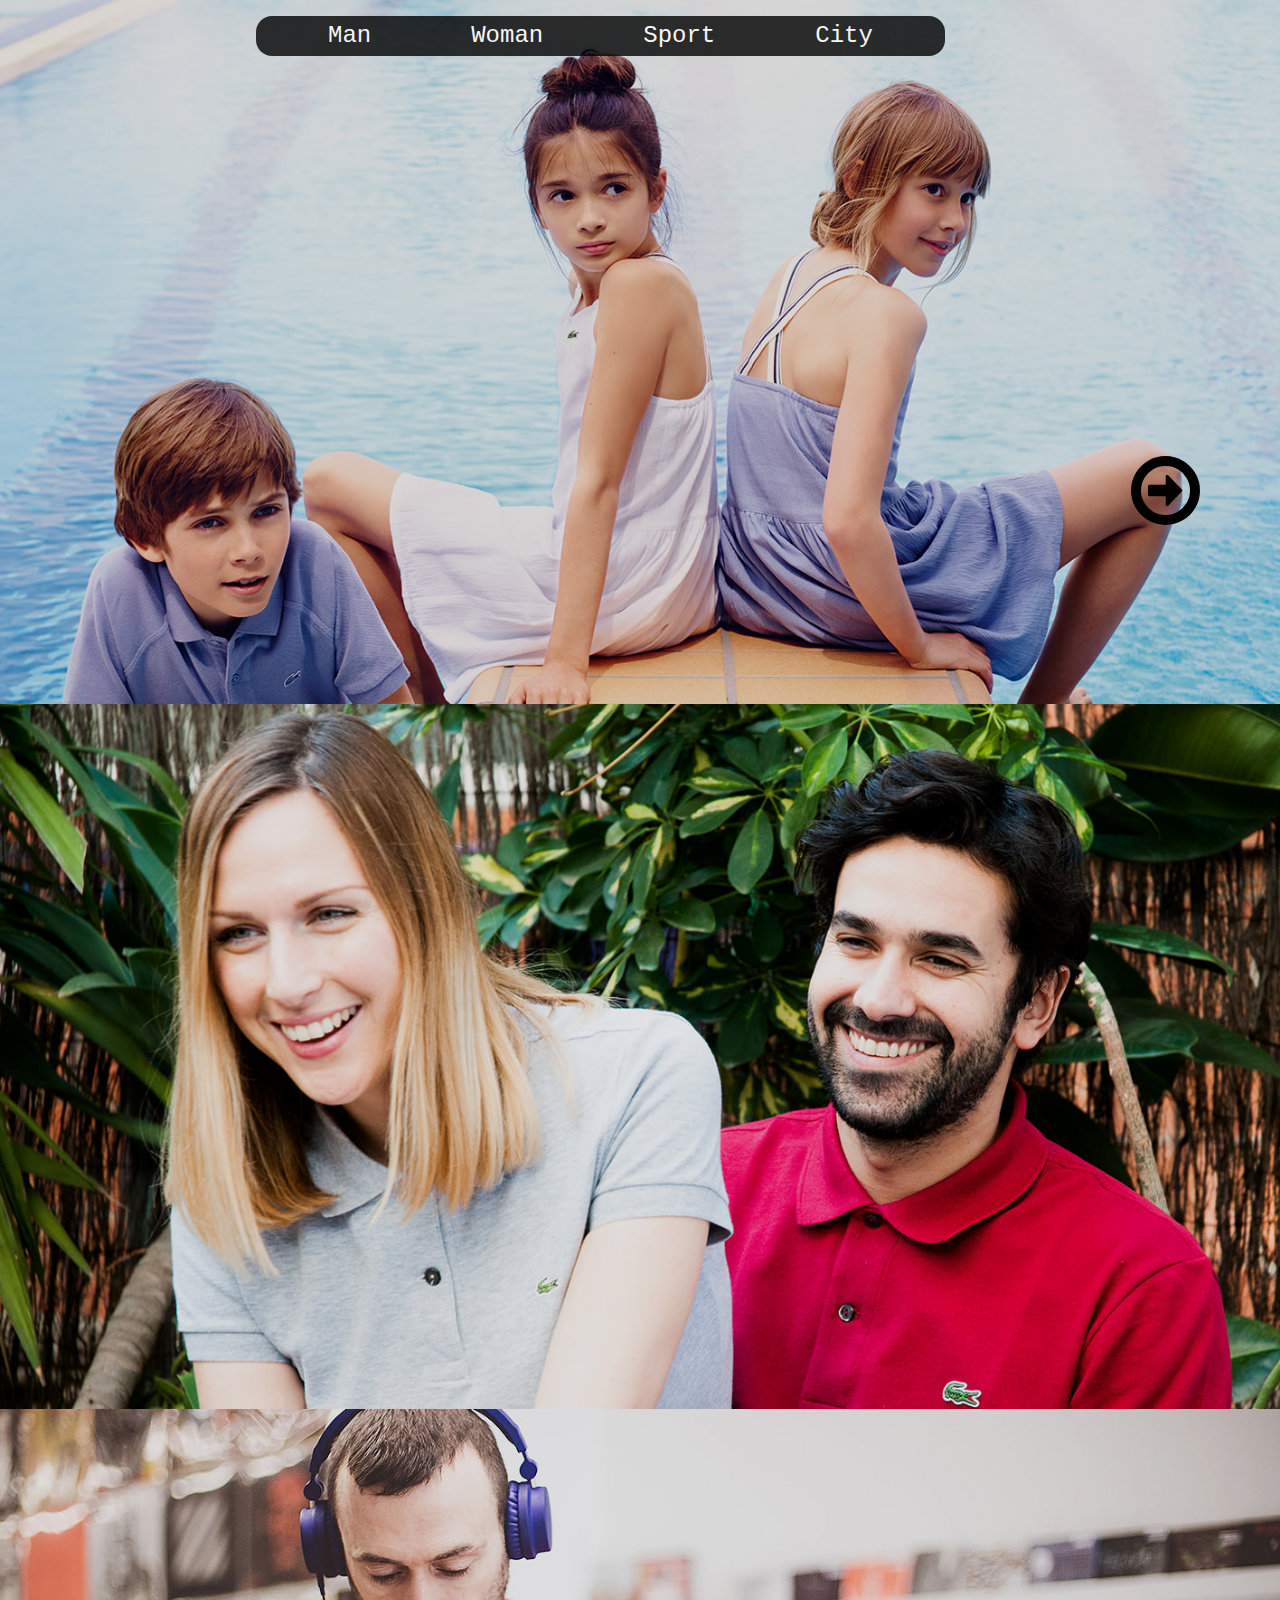
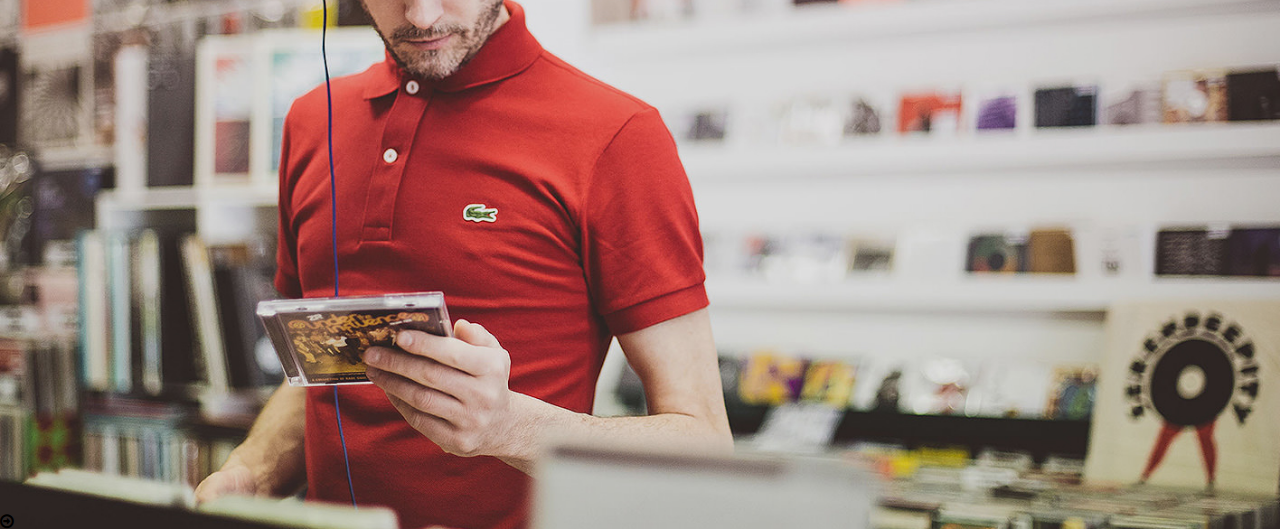
==== public/index.html @ 2eed5a58 "initial commit" ====
<!DOCTYPE html>
<html>
<head lang="en">
    <meta charset="UTF-8">
    <title></title>

    <link rel="stylesheet" href="reset.css">
    <link rel="stylesheet"  href="main.css">
    <link rel="stylesheet" href="bower_components/font-awesome/css/font-awesome.css">


    <!-- script src="http://ajax.googleapis.com/ajax/libs/jquery/1.11.2/jquery.min.js"></script -->

    <script>

        var SCROLL_SPEED = 40;

        function getCurrentLookBook() {
            var arrowPosition = document.getElementById("arrow").getBoundingClientRect();
            arrowPosition.top += window.scrollTop;
            return getLookBookAt(0, arrowPosition.top);
        }

        function getLookBookAt(x, y) {
            var result =  document.elementFromPoint(x, y);
            while( result && !result.classList.contains("lookbook"))
                result = result.parentNode;
            return result;
        }

        function scrollLookbook(increment){
            var currentLookbook = getCurrentLookBook();
            var scrollLeft = currentLookbook.scrollLeft;
            currentLookbook.scrollLeft = scrollLeft +    increment;
            if( scrollLeft != currentLookbook.scrollLeft)
                window.requestAnimationFrame( function(){ scrollLookbook(increment); });
        }


        function  updateArrowStatus(){
            var currentLookbook = getCurrentLookBook();
            console.log("currentLookBook="+currentLookbook.id);
            var arrow = document.getElementById("arrow");
            if( currentLookbook.scrollLeft === 0 ) {
                arrow.classList.remove("fa-arrow-circle-o-left");
                arrow.classList.add("fa-arrow-circle-o-right");
                arrow.onclick = function(){ scrollLookbook( + SCROLL_SPEED); };
            }else{
                arrow.classList.remove("fa-arrow-circle-o-right");
                arrow.classList.add("fa-arrow-circle-o-left");
                arrow.onclick = function(){ scrollLookbook(- SCROLL_SPEED); };
            }

            var currentElement = getLookBookAt(0, 0);
            var opacity = 128;
            if(  currentElement ) {
                var rect = currentElement.getBoundingClientRect();
                if (rect.bottom < 128)
                    opacity = rect.bottom;
                else if (rect.top > -128)
                    opacity = -rect.top;
            }else
                opacity = 0;

            var menubar = document.getElementById("menubar");
            menubar.style.opacity = opacity*opacity / (128.0*128);

        }

    </script>



</head>

<body onscroll="updateArrowStatus()">

    <div class="menubar" id="menubar">
        <ul>
            <li>Man</li>
            <li class="x">Woman</li>
            <li>Sport</li>
            <li>City</li>
        </ul>
    </div>

    <div class="lookbook" id="L1"  onscroll="updateArrowStatus()">
        <img src="bottom-kids-collection-summer.jpg" ><div>
            <figure>
                <img src="lacost-white-dress.jpg">
                <figcaption>White Dress $80</figcaption>
            </figure><figure>
                <img src="lacoste-blue-polo.jpg">
                <figcaption>Blue Polo $40</figcaption>
            </figure><figure>
                <img src="lacost-white-dress.jpg">
                <figcaption>White Dress $80</figcaption>
            </figure>
         </div></div><div class="lookbook"  onscroll="updateArrowStatus()">
        <img  src="bottom-mag-mylacostepolo-itw.jpg" class="moved" >
        <i id="arrow" class="fa fa-arrow-circle-o-right fa-5x navarrow" onclick="function(){ scrollLookbook(-SCROLL_SPEED); };"></i>
        <figure>
            <img src="polo2.jpg">
            <figcaption>Polo Chiné $40</figcaption>
        </figure>
        <figure>
            <img src="polo1.jpg">
            <figcaption>Polo maille rouge $80</figcaption>
        </figure>





    </div><div class="lookbook" onscroll="updateArrowStatus()">
        <img src="bottom-mylacostepolo.jpg" >
    </div>


    <i class="fa fa-arrow-circle-o-right fa-1"></i>&nbsp;&nbsp;


</body>
</html>
---- public/main.css ----
.navarrow{
    position: fixed;
    top: 50%;
    right: 1em;
    font-size: 5em;
    alpha: 50;
}



/**
 * Fullscreen experience, no visible scrollbars
 */


::-webkit-scrollbar {
    width: 0px;
}


figure {
    display: inline-block;
    text-align: center;
    float: top;
}

figure img {
    display: block;
}

figcaption {
    display: inline;
}


.menubar{
    display: block;
    top: 1em;
    margin-left: 20%;
    position: fixed;

    background-color: black;
    opacity: 0.8;
    border-radius: 1em;
    padding: 0.5em 1.5em;

}




.menubar ul li{
    display: inline;
    font-size: 1.5em;
    color: white;
    font-family: "Courier New";
    padding: 3em 2em;
}

.menubar ul li .x{
    color: greenyellow;
}

/**
 *  Lookbooks take all the page width, and displays the overflow on the right-hand side.
 */


.lookbook {
    margin: 0 0 -16px 0;
    padding: 0;

    white-space: nowrap; /* right-side, overflowed content is displayed inline */
    overflow: scroll; /* upon swipe, only the lookbook will scroll and not the entire page */
    max-height: 100%;

/*
  Disable selection, can be caused by some gestures.
*/
    -moz-user-select: -moz-none;
    -khtml-user-select: none;
    -webkit-user-select: none;
    -ms-user-select: none;
    user-select: none;


}

.lookbook div{
    width: 1020px;
    height: 37em;
    overflow: scroll;
    display: inline-block;


}

.lookbook > img{
    width: 100%;
    padding: 0;
    vertical-align: top;

}
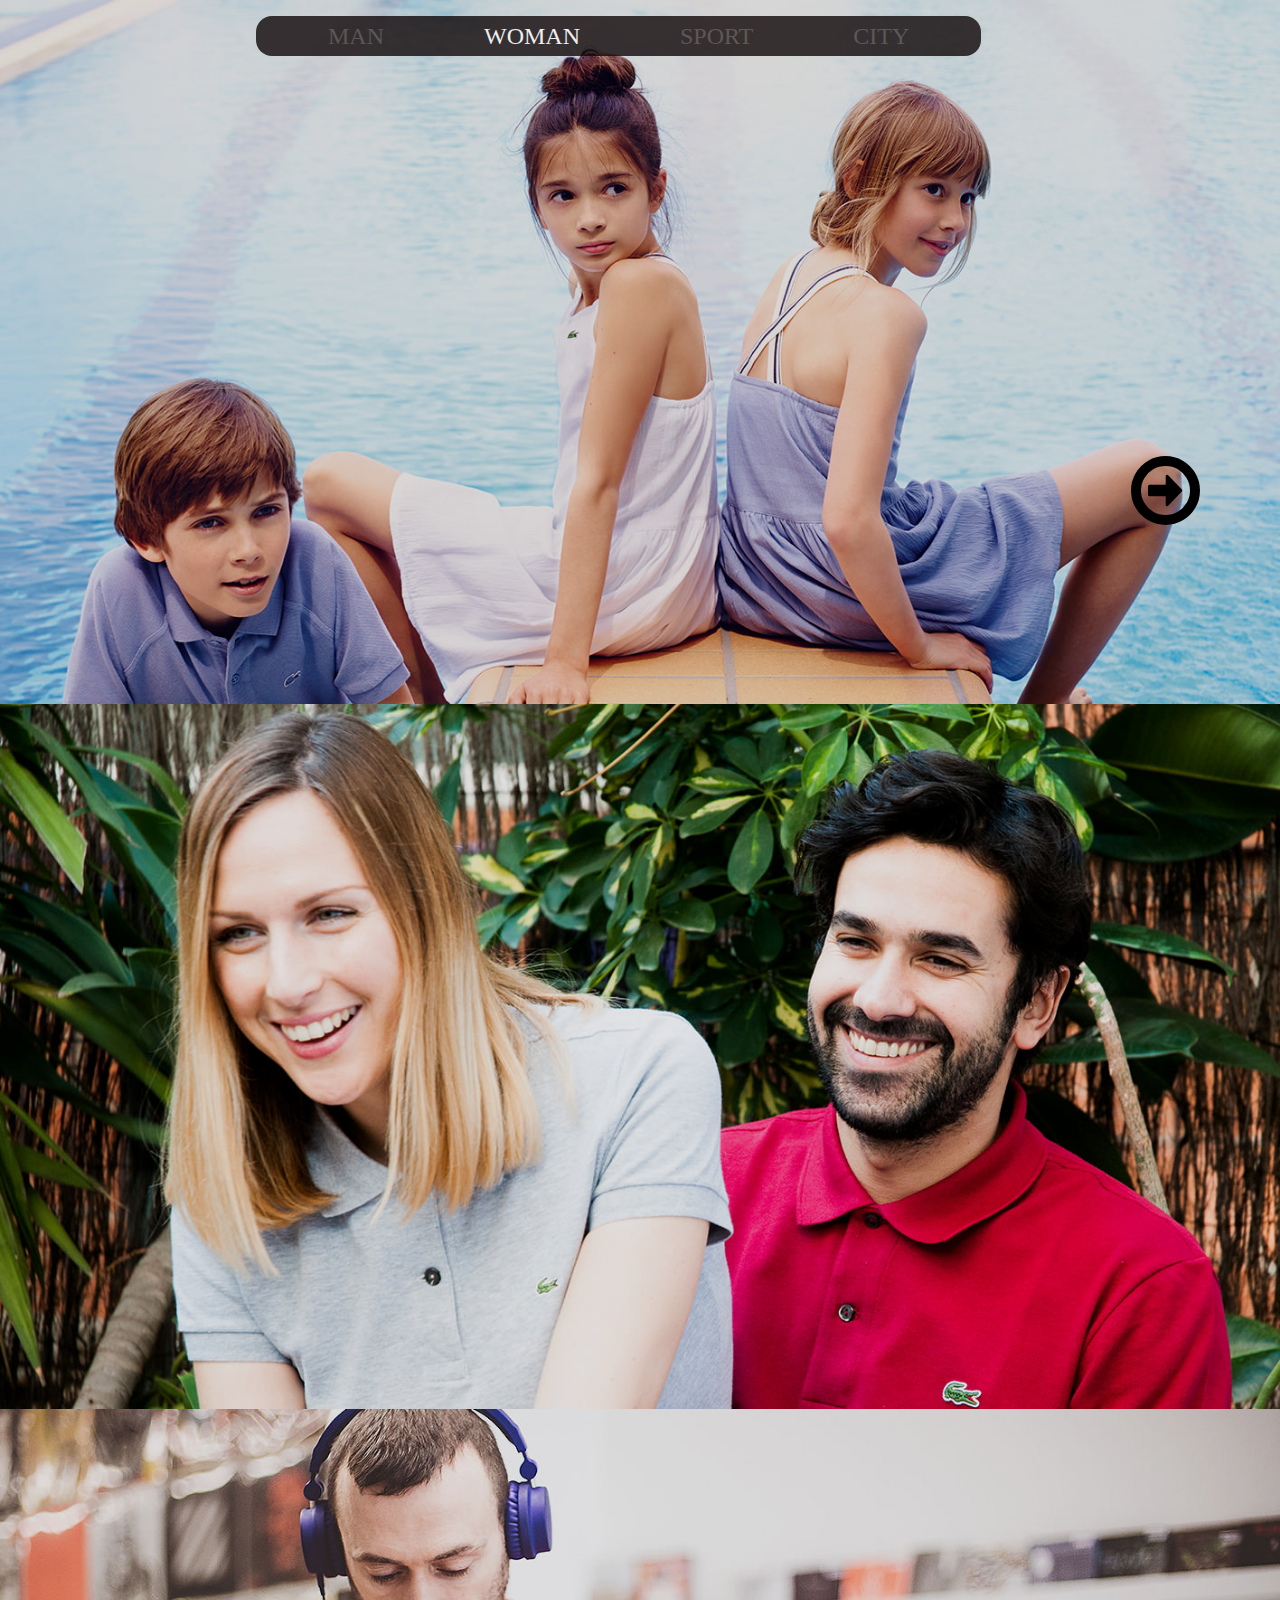
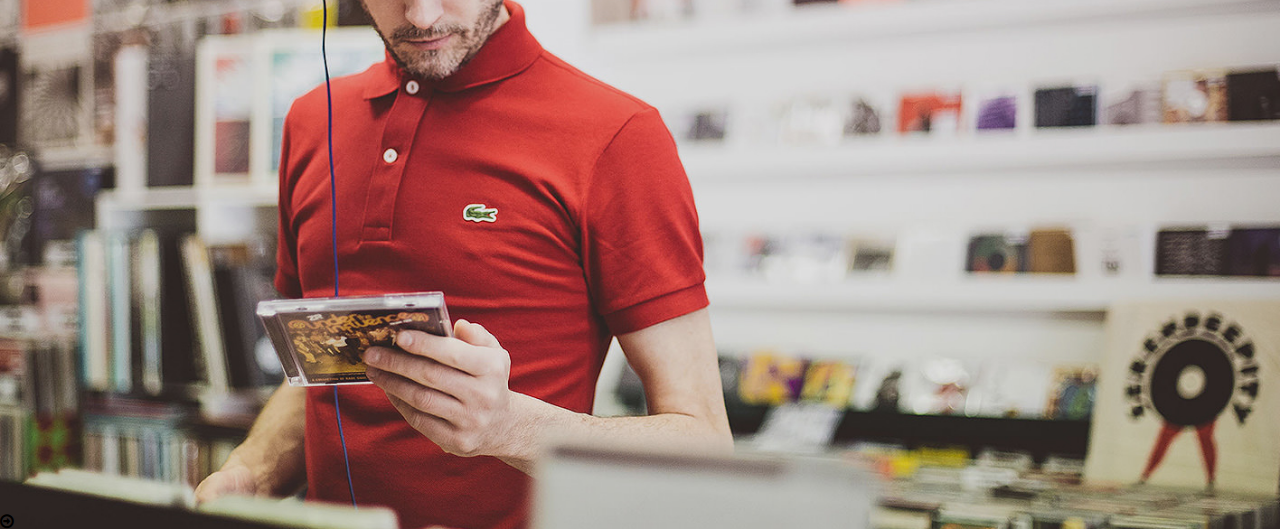
==== commit 9fafeb94: "initial commit" ====
--- a/public/index.html
+++ b/public/index.html
@@ -63,7 +63,7 @@
                 opacity = 0;
 
             var menubar = document.getElementById("menubar");
-            menubar.style.opacity = opacity*opacity / (128.0*128);
+            menubar.style.opacity = opacity*opacity*opacity / (128.0*128*128);
 
         }
 
--- a/public/main.css
+++ b/public/main.css
@@ -41,7 +41,7 @@
     margin-left: 20%;
     position: fixed;
 
-    background-color: black;
+    background-color: #100708;
     opacity: 0.8;
     border-radius: 1em;
     padding: 0.5em 1.5em;
@@ -54,14 +54,24 @@
 .menubar ul li{
     display: inline;
     font-size: 1.5em;
-    color: white;
-    font-family: "Courier New";
+    color: #403A36;
+
+    font-family: "Courrier New";
+
     padding: 3em 2em;
+    text-transform: uppercase;
 }
 
-.menubar ul li .x{
-    color: greenyellow;
+.menubar ul li.x{
+    color: whitesmoke;
 }
+
+
+.menubar ul li:hover{
+    color: whitesmoke;
+
+}
+
 
 /**
  *  Lookbooks take all the page width, and displays the overflow on the right-hand side.
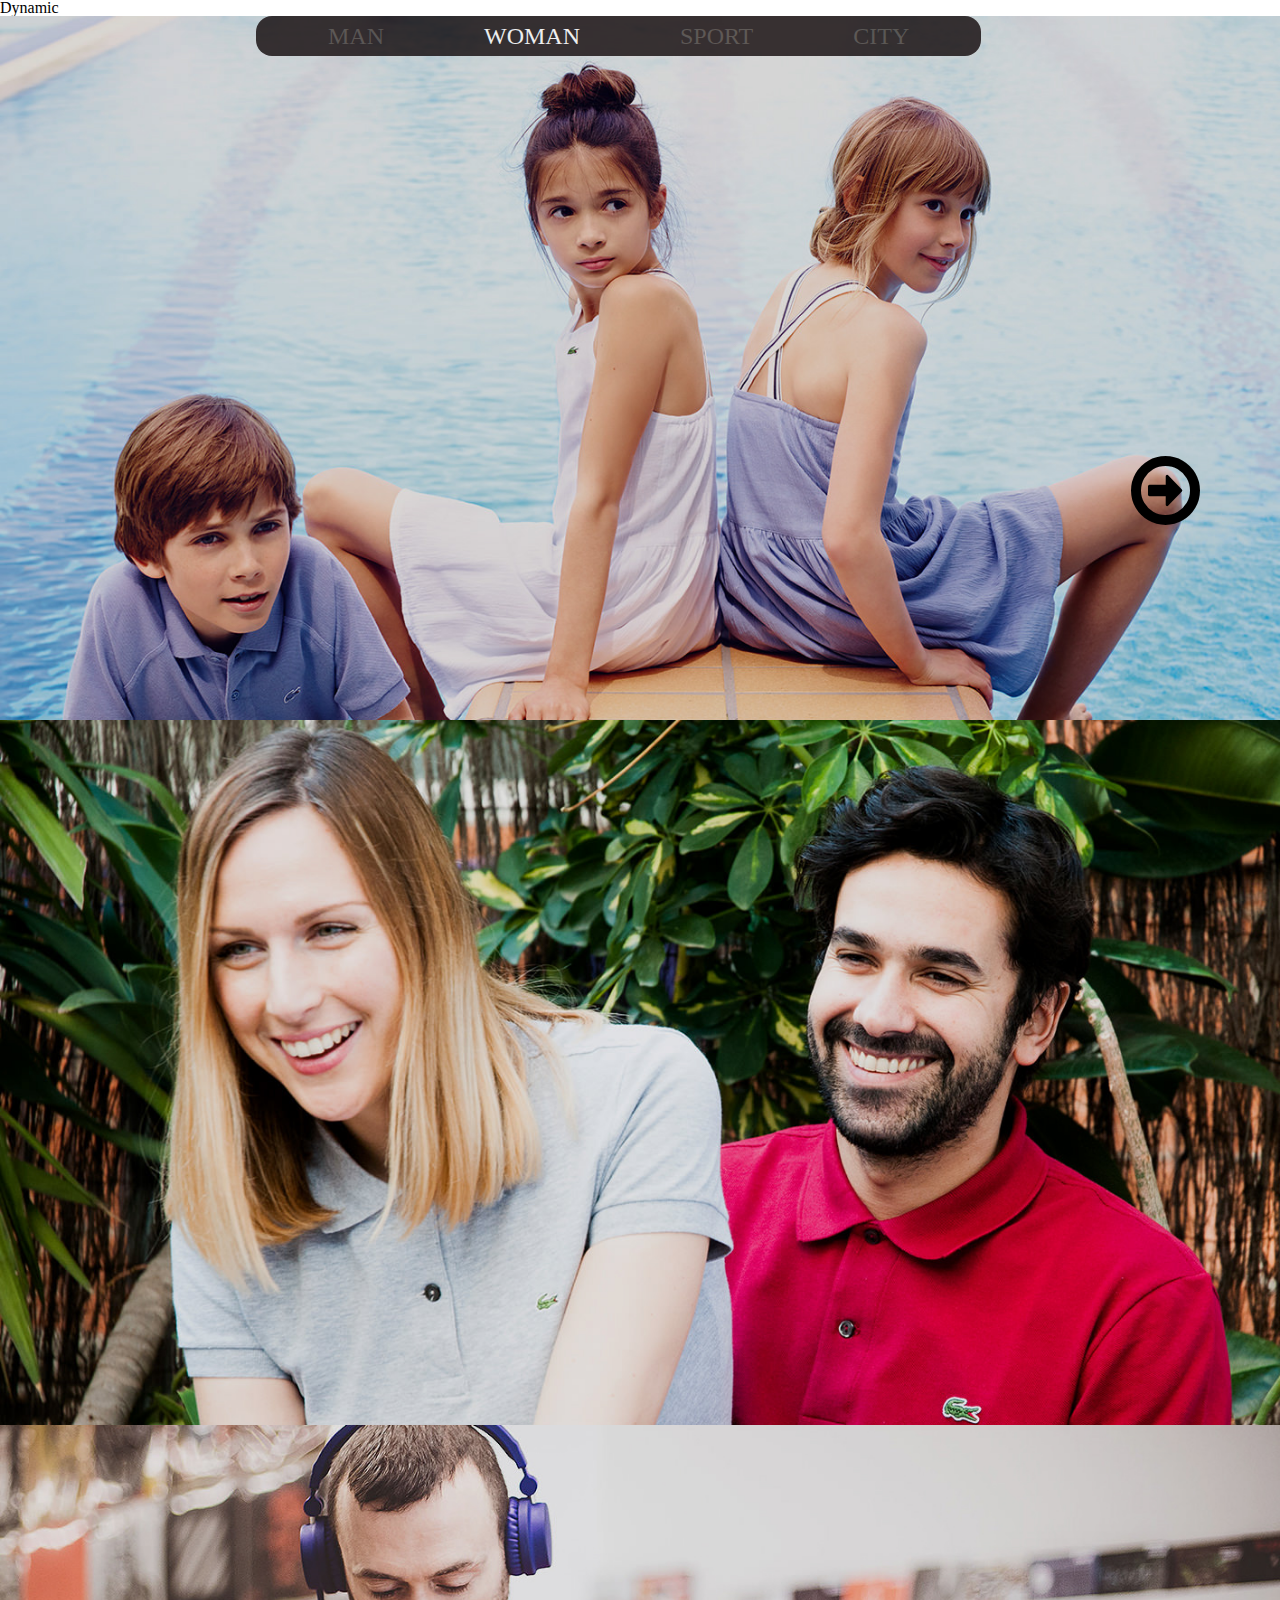
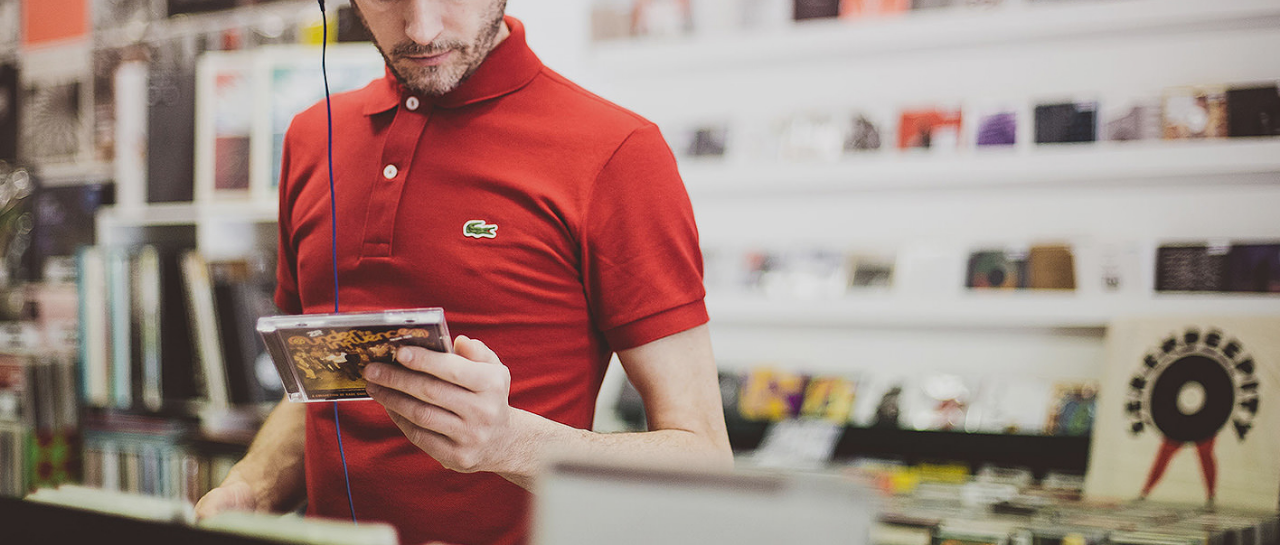
==== commit 485ed4ae: "new dynamic branch" ====
--- a/public/index.html
+++ b/public/index.html
@@ -75,6 +75,8 @@
 
 <body onscroll="updateArrowStatus()">
 
+Dynamic
+
     <div class="menubar" id="menubar">
         <ul>
             <li>Man</li>
@@ -84,8 +86,11 @@
         </ul>
     </div>
 
-    <div class="lookbook" id="L1"  onscroll="updateArrowStatus()">
-        <img src="bottom-kids-collection-summer.jpg" ><div>
+
+    <i id="arrow" class="fa fa-arrow-circle-o-right fa-5x navarrow" onclick="function(){ scrollLookbook(-SCROLL_SPEED); };"></i>
+
+    <div class="lookbook" id="L1"  onscroll="updateArrowStatus()"><img src="bottom-kids-collection-summer.jpg" >
+        <div>
             <figure>
                 <img src="lacost-white-dress.jpg">
                 <figcaption>White Dress $80</figcaption>
@@ -96,9 +101,12 @@
                 <img src="lacost-white-dress.jpg">
                 <figcaption>White Dress $80</figcaption>
             </figure>
-         </div></div><div class="lookbook"  onscroll="updateArrowStatus()">
+         </div>
+    </div>
+
+    <div class="lookbook"  onscroll="updateArrowStatus()">
         <img  src="bottom-mag-mylacostepolo-itw.jpg" class="moved" >
-        <i id="arrow" class="fa fa-arrow-circle-o-right fa-5x navarrow" onclick="function(){ scrollLookbook(-SCROLL_SPEED); };"></i>
+
         <figure>
             <img src="polo2.jpg">
             <figcaption>Polo Chiné $40</figcaption>
@@ -107,18 +115,11 @@
             <img src="polo1.jpg">
             <figcaption>Polo maille rouge $80</figcaption>
         </figure>
+    </div>
 
-
-
-
-
-    </div><div class="lookbook" onscroll="updateArrowStatus()">
+    <div class="lookbook" onscroll="updateArrowStatus()">
         <img src="bottom-mylacostepolo.jpg" >
     </div>
 
-
-    <i class="fa fa-arrow-circle-o-right fa-1"></i>&nbsp;&nbsp;
-
-
 </body>
 </html>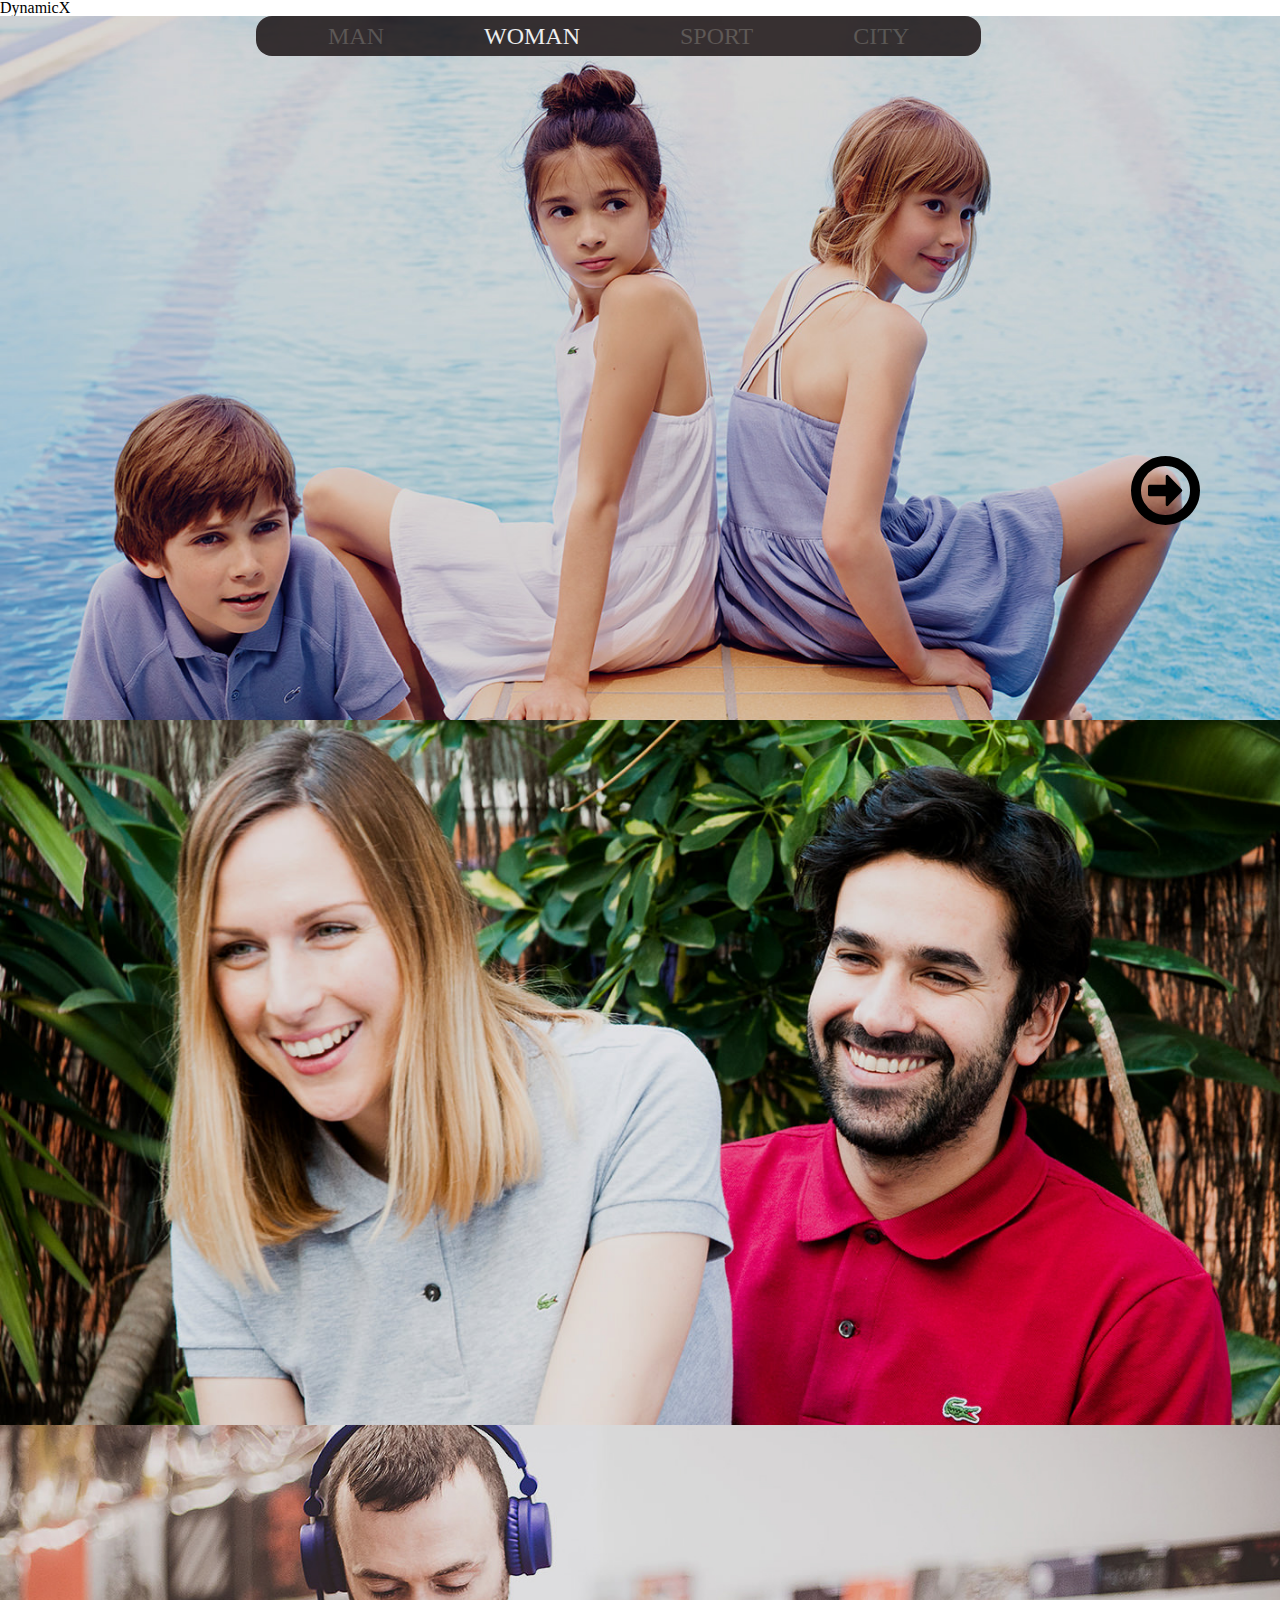
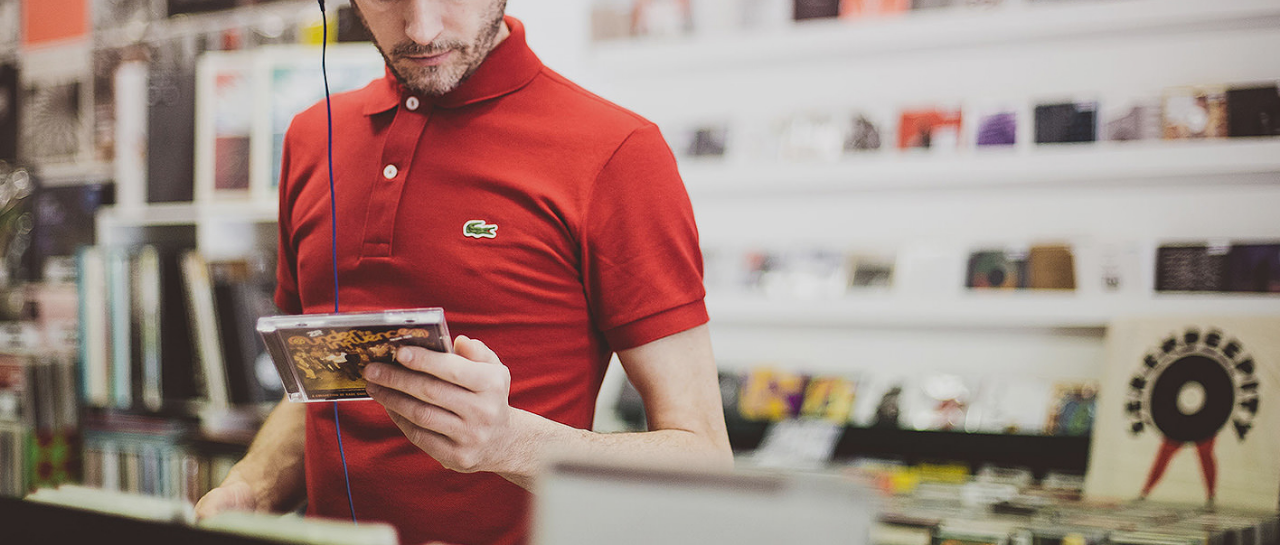
==== commit 96428cd8: "test branch" ====
--- a/public/index.html
+++ b/public/index.html
@@ -75,7 +75,7 @@
 
 <body onscroll="updateArrowStatus()">
 
-Dynamic
+DynamicX
 
     <div class="menubar" id="menubar">
         <ul>
